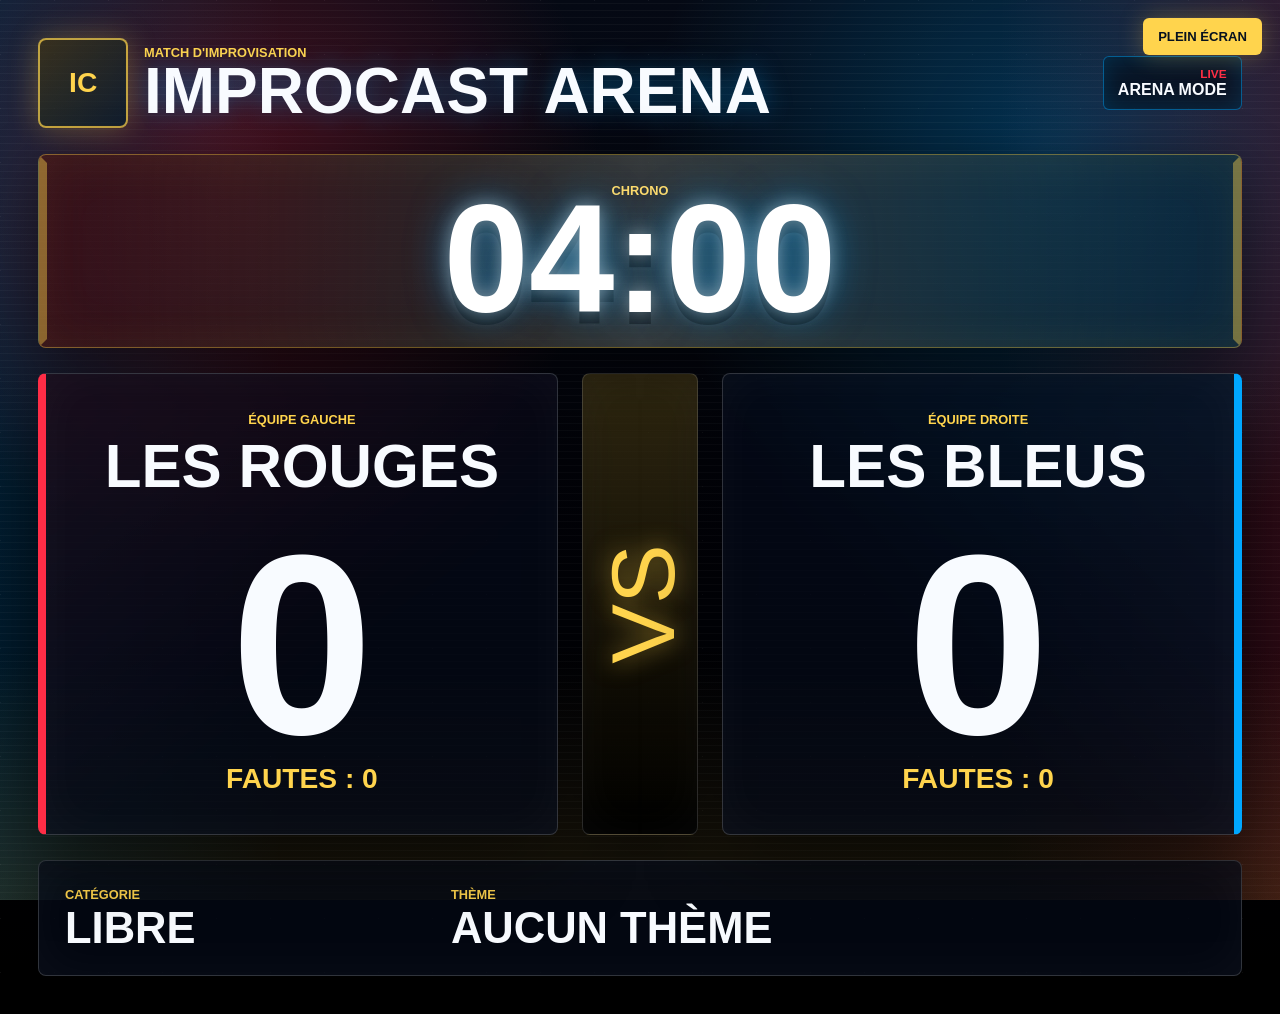
==== improcast.html @ e0f7ec18 "improcastV1" ====
<!DOCTYPE html>
<html lang="fr">
<head>
    <meta charset="UTF-8">
    <meta name="viewport" content="width=device-width, initial-scale=1.0">
    <title>ImproCast Arena - Affichage</title>
    <link rel="stylesheet" href="./asset/css/improcast.css">
</head>
<body class="display-page">
    <button id="pleinEcran" class="fullscreen-button" type="button">
        Plein &eacute;cran
    </button>

    <main class="display-shell" aria-live="polite">
        <header class="display-header">
            <div class="brand-lockup">
                <div id="logoBadge" class="logo-badge">IC</div>
                <div>
                    <p id="eventNameAff" class="eyebrow">Match d'improvisation</p>
                    <h1>ImproCast Arena</h1>
                </div>
            </div>

            <div class="arena-status">
                <span>Live</span>
                <strong>ARENA MODE</strong>
            </div>
        </header>

        <section class="timer-stage" aria-label="Chronom&egrave;tre">
            <p class="timer-label">Chrono</p>
            <p id="chronoAff" class="timer">04:00</p>
        </section>

        <section class="scoreboard" aria-label="Tableau des scores">
            <article class="team team-red">
                <p class="team-label">&Eacute;quipe gauche</p>
                <h2 id="nomRougeAff">Les Rouges</h2>
                <p class="score" id="scoreRougeAff">0</p>
                <p class="penalty" id="penaliteRougeAff">Fautes : 0</p>
            </article>

            <div class="versus-panel" aria-hidden="true">
                <span>VS</span>
            </div>

            <article class="team team-blue">
                <p class="team-label">&Eacute;quipe droite</p>
                <h2 id="nomBleuAff">Les Bleus</h2>
                <p class="score" id="scoreBleuAff">0</p>
                <p class="penalty" id="penaliteBleuAff">Fautes : 0</p>
            </article>
        </section>

        <section class="match-info" aria-label="Informations de l'improvisation">
            <div class="info-block category-block">
                <p class="info-label">Cat&eacute;gorie</p>
                <p id="categorieAff" class="info-value">Libre</p>
            </div>

            <div class="info-block theme-block">
                <p class="info-label">Th&egrave;me</p>
                <p id="themeAff" class="info-value">Aucun th&egrave;me</p>
            </div>
        </section>
    </main>

    <section id="arenaOverlay" class="arena-overlay" aria-hidden="true">
        <div class="overlay-logo" id="overlayLogo">IC</div>
        <p id="overlayKicker" class="overlay-kicker">ImproCast Arena</p>
        <h2 id="overlayTitle">ImproCast Arena</h2>
        <p id="overlayText">Match d'improvisation</p>
    </section>

    <script src="./asset/js/affichage.js"></script>
</body>
</html>
---- asset/css/improcast.css ----
:root {
    --arena-black: #03050a;
    --panel: rgba(5, 10, 22, 0.78);
    --line: rgba(255, 255, 255, 0.18);
    --gold: #ffd44d;
    --blue: #00a7ff;
    --red: #ff2d46;
    --text: #f8fbff;
}

* {
    box-sizing: border-box;
}

html {
    min-height: 100%;
    background: var(--arena-black);
}

body {
    min-height: 100vh;
    margin: 0;
    color: var(--text);
    background:
        radial-gradient(circle at 18% 18%, rgba(255, 45, 70, 0.28), transparent 28%),
        radial-gradient(circle at 82% 16%, rgba(0, 167, 255, 0.28), transparent 30%),
        linear-gradient(120deg, rgba(255, 255, 255, 0.06) 1px, transparent 1px),
        linear-gradient(180deg, #050914 0%, #010208 62%, #000 100%);
    background-size: auto, auto, 54px 54px, auto;
    font-family: Impact, Haettenschweiler, "Arial Narrow Bold", Arial, Helvetica, sans-serif;
}

body::before,
body::after {
    position: fixed;
    z-index: 0;
    pointer-events: none;
    content: "";
}

body::before {
    inset: 0;
    background:
        linear-gradient(90deg, rgba(0, 167, 255, 0.15), transparent 22%, transparent 78%, rgba(255, 45, 70, 0.16)),
        repeating-linear-gradient(0deg, rgba(255, 255, 255, 0.035) 0 1px, transparent 1px 7px);
    mix-blend-mode: screen;
}

body::after {
    inset: auto 0 0;
    height: 28vh;
    background: linear-gradient(180deg, transparent, rgba(255, 212, 77, 0.12));
}

.display-page {
    overflow: auto;
}

.fullscreen-button {
    position: fixed;
    top: 18px;
    right: 18px;
    z-index: 20;
    border: 1px solid rgba(255, 212, 77, 0.55);
    border-radius: 6px;
    padding: 10px 14px;
    color: #07111f;
    background: var(--gold);
    box-shadow: 0 0 24px rgba(255, 212, 77, 0.28);
    font: 800 0.82rem Arial, Helvetica, sans-serif;
    text-transform: uppercase;
    cursor: pointer;
}

.display-shell {
    position: relative;
    z-index: 1;
    display: grid;
    min-height: 100vh;
    grid-template-rows: auto minmax(170px, 0.42fr) minmax(330px, 1fr) auto;
    gap: clamp(14px, 2vw, 26px);
    padding: clamp(18px, 3vw, 44px);
}

.display-header {
    display: flex;
    align-items: center;
    justify-content: space-between;
    gap: 22px;
}

.brand-lockup {
    display: flex;
    align-items: center;
    gap: 16px;
}

.logo-badge,
.overlay-logo {
    display: grid;
    width: clamp(56px, 7vw, 90px);
    aspect-ratio: 1;
    place-items: center;
    border: 2px solid rgba(255, 212, 77, 0.72);
    border-radius: 8px;
    color: var(--gold);
    background:
        linear-gradient(135deg, rgba(255, 212, 77, 0.18), rgba(0, 167, 255, 0.12)),
        rgba(0, 0, 0, 0.62);
    background-position: center;
    background-size: cover;
    box-shadow: 0 0 30px rgba(255, 212, 77, 0.28);
    font-size: clamp(1.4rem, 2.2vw, 2rem);
    font-weight: 900;
}

.eyebrow,
.team-label,
.info-label,
.timer-label {
    margin: 0;
    color: var(--gold);
    font-family: Arial, Helvetica, sans-serif;
    font-size: clamp(0.76rem, 1vw, 0.96rem);
    font-weight: 900;
    letter-spacing: 0;
    text-transform: uppercase;
}

h1 {
    margin: 2px 0 0;
    font-size: clamp(2.1rem, 5vw, 5rem);
    line-height: 0.92;
    text-shadow: 0 0 26px rgba(0, 167, 255, 0.38);
    text-transform: uppercase;
}

.arena-status {
    min-width: 126px;
    border: 1px solid rgba(0, 167, 255, 0.5);
    border-radius: 6px;
    padding: 10px 14px;
    background: rgba(0, 12, 24, 0.68);
    box-shadow: inset 0 0 24px rgba(0, 167, 255, 0.18);
    text-align: right;
}

.arena-status span {
    display: block;
    color: var(--red);
    font: 900 0.74rem Arial, Helvetica, sans-serif;
    text-transform: uppercase;
}

.arena-status strong {
    font: 900 1rem Arial, Helvetica, sans-serif;
}

.timer-stage {
    position: relative;
    display: grid;
    place-items: center;
    overflow: hidden;
    border: 1px solid rgba(255, 212, 77, 0.42);
    border-radius: 8px;
    padding: clamp(14px, 2.2vw, 28px);
    background:
        linear-gradient(90deg, rgba(255, 45, 70, 0.17), transparent 35%, rgba(0, 167, 255, 0.18)),
        rgba(0, 0, 0, 0.66);
    box-shadow: 0 18px 60px rgba(0, 0, 0, 0.48), inset 0 0 54px rgba(255, 212, 77, 0.08);
}

.timer-stage::before,
.timer-stage::after {
    position: absolute;
    inset: 0;
    content: "";
}

.timer-stage::before {
    background: linear-gradient(90deg, transparent, rgba(255, 255, 255, 0.18), transparent);
    animation: lightSweep 4.2s linear infinite;
}

.timer-stage::after {
    border: 8px solid transparent;
    border-inline-color: rgba(255, 212, 77, 0.42);
}

.timer {
    position: relative;
    margin: 0;
    color: #fff;
    font-size: clamp(4rem, 12vw, 10rem);
    font-weight: 900;
    line-height: 0.8;
    text-shadow:
        0 0 18px rgba(255, 255, 255, 0.42),
        0 0 42px rgba(0, 167, 255, 0.58),
        0 12px 0 rgba(0, 0, 0, 0.4);
}

.timer.is-danger {
    color: #fff2f2;
    animation: dangerPulse 1s ease-in-out infinite;
    text-shadow: 0 0 28px rgba(255, 45, 70, 0.9), 0 0 62px rgba(255, 45, 70, 0.58);
}

.scoreboard {
    display: grid;
    grid-template-columns: minmax(0, 1fr) clamp(70px, 9vw, 130px) minmax(0, 1fr);
    align-items: stretch;
    gap: clamp(12px, 2vw, 24px);
}

.team,
.versus-panel,
.match-info {
    border: 1px solid var(--line);
    border-radius: 8px;
    background: var(--panel);
    box-shadow: 0 24px 70px rgba(0, 0, 0, 0.52), inset 0 0 50px rgba(255, 255, 255, 0.035);
}

.team {
    position: relative;
    display: flex;
    min-height: 280px;
    flex-direction: column;
    justify-content: center;
    overflow: hidden;
    padding: clamp(22px, 3vw, 42px);
    text-align: center;
}

.team::before {
    position: absolute;
    inset: 0;
    z-index: -1;
    content: "";
    transform: skewX(-12deg) scaleX(1.2);
}

.team-red {
    border-left: 8px solid var(--red);
}

.team-red::before {
    background: linear-gradient(135deg, rgba(255, 45, 70, 0.34), transparent 62%);
}

.team-blue {
    border-right: 8px solid var(--blue);
}

.team-blue::before {
    background: linear-gradient(225deg, rgba(0, 167, 255, 0.34), transparent 62%);
}

.team h2 {
    min-height: 1.7em;
    margin: 12px 0 4px;
    overflow-wrap: anywhere;
    font-size: clamp(2.2rem, 4.7vw, 5rem);
    line-height: 0.94;
    text-transform: uppercase;
}

.score {
    margin: 0;
    font-size: clamp(8rem, 20vw, 21rem);
    font-weight: 900;
    line-height: 0.78;
}

.score-pop {
    animation: scorePop 0.7s ease-out;
}

.penalty {
    margin: 18px 0 0;
    color: var(--gold);
    font-family: Arial, Helvetica, sans-serif;
    font-size: clamp(1.2rem, 2.2vw, 2.2rem);
    font-weight: 900;
    text-transform: uppercase;
}

.versus-panel {
    display: grid;
    min-width: 0;
    place-items: center;
    background:
        linear-gradient(180deg, rgba(255, 212, 77, 0.18), rgba(0, 0, 0, 0.76)),
        rgba(0, 0, 0, 0.72);
}

.versus-panel span {
    color: var(--gold);
    font-size: clamp(2.8rem, 7vw, 7rem);
    line-height: 0.85;
    text-shadow: 0 0 25px rgba(255, 212, 77, 0.54);
    transform: rotate(-90deg);
}

.match-info {
    display: grid;
    grid-template-columns: minmax(190px, 0.65fr) minmax(0, 1.35fr);
    gap: 18px;
    padding: clamp(16px, 2vw, 26px);
}

.info-block {
    min-width: 0;
}

.info-value {
    margin: 6px 0 0;
    overflow-wrap: anywhere;
    font-size: clamp(1.8rem, 3.4vw, 4.2rem);
    font-weight: 900;
    line-height: 0.95;
    text-transform: uppercase;
}

.info-swipe {
    animation: infoSwipe 0.65s ease-out;
}

.arena-overlay {
    position: fixed;
    inset: 0;
    z-index: 15;
    display: grid;
    place-items: center;
    padding: clamp(24px, 5vw, 72px);
    color: #fff;
    background:
        radial-gradient(circle at 50% 35%, rgba(255, 212, 77, 0.24), transparent 31%),
        linear-gradient(135deg, rgba(255, 45, 70, 0.88), rgba(0, 0, 0, 0.9) 46%, rgba(0, 167, 255, 0.82)),
        #000;
    opacity: 0;
    pointer-events: none;
    text-align: center;
    transform: scale(1.06);
    transition: opacity 0.35s ease, transform 0.35s ease;
}

.arena-overlay.is-visible {
    opacity: 1;
    transform: scale(1);
}

.arena-overlay > * {
    grid-column: 1;
    grid-row: 1;
}

.overlay-logo {
    align-self: start;
    justify-self: center;
}

.overlay-kicker {
    align-self: center;
    margin: 0 0 clamp(180px, 22vw, 290px);
    color: var(--gold);
    font: 900 clamp(1rem, 2vw, 2rem) Arial, Helvetica, sans-serif;
    text-transform: uppercase;
}

.arena-overlay h2 {
    margin: 0;
    max-width: min(1200px, 96vw);
    overflow-wrap: anywhere;
    font-size: clamp(4rem, 14vw, 14rem);
    line-height: 0.82;
    text-shadow: 0 0 36px rgba(255, 255, 255, 0.5), 0 0 70px rgba(255, 212, 77, 0.45);
    text-transform: uppercase;
}

.arena-overlay p:last-child {
    align-self: center;
    margin: clamp(180px, 23vw, 310px) 0 0;
    max-width: min(1100px, 92vw);
    overflow-wrap: anywhere;
    font-size: clamp(2rem, 6vw, 6.8rem);
    line-height: 0.95;
    text-transform: uppercase;
}

.overlay-timeup h2 {
    color: #fff;
    animation: dangerPulse 0.72s ease-in-out infinite;
}

.overlay-pulse h2 {
    animation: overlayHit 0.7s ease-out;
}

@keyframes scorePop {
    0% {
        color: #fff;
        filter: brightness(1.8);
        text-shadow: 0 0 60px var(--gold);
        transform: scale(1);
    }
    42% {
        transform: scale(1.14);
    }
    100% {
        transform: scale(1);
    }
}

@keyframes infoSwipe {
    0% {
        opacity: 0;
        transform: translateY(18px);
    }
    100% {
        opacity: 1;
        transform: translateY(0);
    }
}

@keyframes overlayHit {
    0% {
        letter-spacing: 0;
        transform: scale(0.88);
    }
    55% {
        transform: scale(1.06);
    }
    100% {
        transform: scale(1);
    }
}

@keyframes lightSweep {
    0% {
        transform: translateX(-120%);
    }
    100% {
        transform: translateX(120%);
    }
}

@keyframes dangerPulse {
    0%,
    100% {
        transform: scale(1);
    }
    50% {
        transform: scale(1.04);
    }
}

@media (max-width: 960px) {
    .display-page {
        overflow: auto;
    }

    .display-shell {
        grid-template-rows: auto auto auto auto;
    }

    .display-header {
        align-items: flex-start;
        flex-direction: column;
    }

    .arena-status {
        text-align: left;
    }

    .scoreboard,
    .match-info {
        grid-template-columns: 1fr;
    }

    .versus-panel {
        min-height: 88px;
    }

    .versus-panel span {
        transform: none;
    }

    .team {
        min-height: 250px;
    }
}

@media (max-width: 560px) {
    .fullscreen-button {
        position: static;
        margin: 12px 12px 0 auto;
    }

    .display-shell {
        padding: 16px 12px 24px;
    }

    .brand-lockup {
        align-items: flex-start;
    }

    .timer {
        font-size: clamp(4.8rem, 28vw, 8rem);
    }

    .score {
        font-size: clamp(7rem, 34vw, 12rem);
    }

    .arena-overlay h2 {
        font-size: clamp(3.2rem, 18vw, 7rem);
    }
}
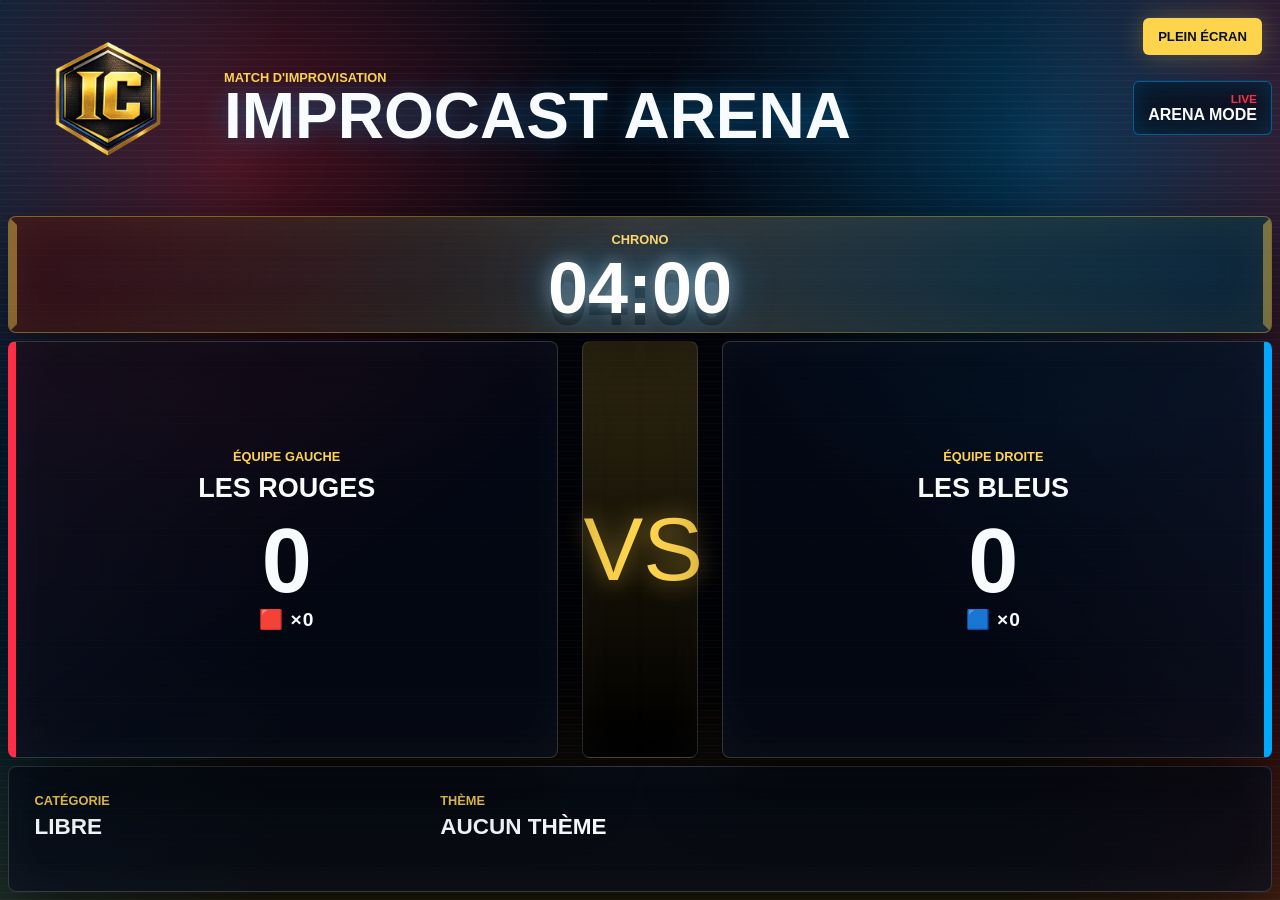
==== commit 6caee9b5: "version2" ====
--- a/improcast.html
+++ b/improcast.html
@@ -7,37 +7,43 @@
     <link rel="stylesheet" href="./asset/css/improcast.css">
 </head>
 <body class="display-page">
+
     <button id="pleinEcran" class="fullscreen-button" type="button">
-        Plein &eacute;cran
+        Plein écran
     </button>
 
     <main class="display-shell" aria-live="polite">
+
+        <!-- HEADER : brand-lockup + arena-status correctement fermés -->
         <header class="display-header">
             <div class="brand-lockup">
-                <div id="logoBadge" class="logo-badge">IC</div>
+                <img src="./asset/images/ImproCast-logo.png"
+                     alt="ImproCast Arena"
+                     class="logo-arena">
                 <div>
                     <p id="eventNameAff" class="eyebrow">Match d'improvisation</p>
                     <h1>ImproCast Arena</h1>
                 </div>
             </div>
-
             <div class="arena-status">
                 <span>Live</span>
                 <strong>ARENA MODE</strong>
             </div>
         </header>
 
-        <section class="timer-stage" aria-label="Chronom&egrave;tre">
+        <!-- CHRONO -->
+        <section class="timer-stage" aria-label="Chronomètre">
             <p class="timer-label">Chrono</p>
-            <p id="chronoAff" class="timer">04:00</p>
+            <time id="chronoAff" class="timer" datetime="PT4M">04:00</time>
         </section>
 
+        <!-- SCOREBOARD -->
         <section class="scoreboard" aria-label="Tableau des scores">
             <article class="team team-red">
-                <p class="team-label">&Eacute;quipe gauche</p>
+                <p class="team-label">Équipe gauche</p>
                 <h2 id="nomRougeAff">Les Rouges</h2>
                 <p class="score" id="scoreRougeAff">0</p>
-                <p class="penalty" id="penaliteRougeAff">Fautes : 0</p>
+                <p class="penalty" id="penaliteRougeAff">🟥 ×0</p>
             </article>
 
             <div class="versus-panel" aria-hidden="true">
@@ -45,31 +51,61 @@
             </div>
 
             <article class="team team-blue">
-                <p class="team-label">&Eacute;quipe droite</p>
+                <p class="team-label">Équipe droite</p>
                 <h2 id="nomBleuAff">Les Bleus</h2>
                 <p class="score" id="scoreBleuAff">0</p>
-                <p class="penalty" id="penaliteBleuAff">Fautes : 0</p>
+                <p class="penalty" id="penaliteBleuAff">🟦 ×0</p>
             </article>
         </section>
 
+        <!-- INFOS IMPROVISATION -->
         <section class="match-info" aria-label="Informations de l'improvisation">
             <div class="info-block category-block">
-                <p class="info-label">Cat&eacute;gorie</p>
+                <p class="info-label">Catégorie</p>
                 <p id="categorieAff" class="info-value">Libre</p>
             </div>
-
             <div class="info-block theme-block">
-                <p class="info-label">Th&egrave;me</p>
-                <p id="themeAff" class="info-value">Aucun th&egrave;me</p>
+                <p class="info-label">Thème</p>
+                <p id="themeAff" class="info-value">Aucun thème</p>
             </div>
         </section>
+
     </main>
 
-    <section id="arenaOverlay" class="arena-overlay" aria-hidden="true">
-        <div class="overlay-logo" id="overlayLogo">IC</div>
+    <!-- =============================================
+         OVERLAY UNIQUE — géré dynamiquement par JS
+         Modes : teams | intro | category | theme |
+                 timeup | penalty | whistle | endmatch
+    ============================================= -->
+    <section id="arenaOverlay" class="arena-overlay" aria-hidden="true" aria-live="assertive">
+
         <p id="overlayKicker" class="overlay-kicker">ImproCast Arena</p>
-        <h2 id="overlayTitle">ImproCast Arena</h2>
-        <p id="overlayText">Match d'improvisation</p>
+
+        <!-- Bloc équipes (présentation + intro) -->
+        <div class="teams-showcase" id="teamsShowcase">
+            <div id="teamLeft" class="team-showcase">Les Rouges</div>
+            <img id="overlayLogo"
+                 class="overlay-logo"
+                 src="./asset/images/improcast_arena_logo_officiel-removebg.png"
+                 alt="ImproCast Arena">
+            <div id="teamRight" class="team-showcase">Les Bleus</div>
+        </div>
+
+        <!-- Bloc titre / texte (catégorie, thème, time-up, pénalité, sifflet) -->
+        <h2 id="overlayTitle"></h2>
+        <p id="overlayText"></p>
+
+        <!-- =============================================
+             OVERLAY FIN DE MATCH (P1)
+             Bloc dédié — activé par classe overlay-endmatch
+        ============================================= -->
+        <div id="endmatchBlock" class="endmatch-block" style="display:none;">
+            <div class="endmatch-trophy">🏆</div>
+            <p class="endmatch-label">MATCH TERMINÉ</p>
+            <p class="endmatch-winner" id="endmatchWinner">LES ROUGES</p>
+            <div class="endmatch-scores" id="endmatchScores">0 – 0</div>
+        </div>
+
     </section>
 
     <script src="./asset/js/affichage.js"></script>
--- a/asset/css/improcast.css
+++ b/asset/css/improcast.css
@@ -1,3 +1,8 @@
+/* ============================================================
+   improcast.css — ImproCast Arena — Affichage public
+   P1 : overlay fin de match, sifflet, corrections
+============================================================ */
+
 :root {
     --arena-black: #03050a;
     --panel: rgba(5, 10, 22, 0.78);
@@ -12,13 +17,15 @@
     box-sizing: border-box;
 }
 
-html {
+html,
+body {
+    width: 100%;
+    height: 100%;
     min-height: 100%;
-    background: var(--arena-black);
+    overflow: hidden;
 }
 
 body {
-    min-height: 100vh;
     margin: 0;
     color: var(--text);
     background:
@@ -53,9 +60,12 @@
 }
 
 .display-page {
-    overflow: auto;
-}
-
+    overflow: hidden;
+}
+
+/* ============================================================
+   BOUTON PLEIN ÉCRAN
+============================================================ */
 .fullscreen-button {
     position: fixed;
     top: 18px;
@@ -72,16 +82,23 @@
     cursor: pointer;
 }
 
+/* ============================================================
+   SHELL PRINCIPAL
+============================================================ */
 .display-shell {
     position: relative;
     z-index: 1;
     display: grid;
-    min-height: 100vh;
-    grid-template-rows: auto minmax(170px, 0.42fr) minmax(330px, 1fr) auto;
-    gap: clamp(14px, 2vw, 26px);
-    padding: clamp(18px, 3vw, 44px);
-}
-
+    height: 100vh;
+    box-sizing: border-box;
+    grid-template-rows: auto 13vh 1fr 14vh;
+    gap: 8px;
+    padding: 8px;
+}
+
+/* ============================================================
+   HEADER — bug fermeture div corrigé
+============================================================ */
 .display-header {
     display: flex;
     align-items: center;
@@ -95,23 +112,10 @@
     gap: 16px;
 }
 
-.logo-badge,
-.overlay-logo {
-    display: grid;
-    width: clamp(56px, 7vw, 90px);
-    aspect-ratio: 1;
-    place-items: center;
-    border: 2px solid rgba(255, 212, 77, 0.72);
-    border-radius: 8px;
-    color: var(--gold);
-    background:
-        linear-gradient(135deg, rgba(255, 212, 77, 0.18), rgba(0, 167, 255, 0.12)),
-        rgba(0, 0, 0, 0.62);
-    background-position: center;
-    background-size: cover;
-    box-shadow: 0 0 30px rgba(255, 212, 77, 0.28);
-    font-size: clamp(1.4rem, 2.2vw, 2rem);
-    font-weight: 900;
+.logo-arena {
+    width: 200px;
+    height: auto;
+    object-fit: contain;
 }
 
 .eyebrow,
@@ -156,6 +160,9 @@
     font: 900 1rem Arial, Helvetica, sans-serif;
 }
 
+/* ============================================================
+   CHRONO
+============================================================ */
 .timer-stage {
     position: relative;
     display: grid;
@@ -163,7 +170,7 @@
     overflow: hidden;
     border: 1px solid rgba(255, 212, 77, 0.42);
     border-radius: 8px;
-    padding: clamp(14px, 2.2vw, 28px);
+    padding: 8px;
     background:
         linear-gradient(90deg, rgba(255, 45, 70, 0.17), transparent 35%, rgba(0, 167, 255, 0.18)),
         rgba(0, 0, 0, 0.66);
@@ -191,7 +198,7 @@
     position: relative;
     margin: 0;
     color: #fff;
-    font-size: clamp(4rem, 12vw, 10rem);
+    font-size: clamp(3rem, 8vh, 7rem);
     font-weight: 900;
     line-height: 0.8;
     text-shadow:
@@ -206,6 +213,9 @@
     text-shadow: 0 0 28px rgba(255, 45, 70, 0.9), 0 0 62px rgba(255, 45, 70, 0.58);
 }
 
+/* ============================================================
+   SCOREBOARD
+============================================================ */
 .scoreboard {
     display: grid;
     grid-template-columns: minmax(0, 1fr) clamp(70px, 9vw, 130px) minmax(0, 1fr);
@@ -225,7 +235,7 @@
 .team {
     position: relative;
     display: flex;
-    min-height: 280px;
+    min-height: 0;
     flex-direction: column;
     justify-content: center;
     overflow: hidden;
@@ -241,34 +251,24 @@
     transform: skewX(-12deg) scaleX(1.2);
 }
 
-.team-red {
-    border-left: 8px solid var(--red);
-}
-
-.team-red::before {
-    background: linear-gradient(135deg, rgba(255, 45, 70, 0.34), transparent 62%);
-}
-
-.team-blue {
-    border-right: 8px solid var(--blue);
-}
-
-.team-blue::before {
-    background: linear-gradient(225deg, rgba(0, 167, 255, 0.34), transparent 62%);
-}
+.team-red { border-left: 8px solid var(--red); }
+.team-red::before { background: linear-gradient(135deg, rgba(255, 45, 70, 0.34), transparent 62%); }
+
+.team-blue { border-right: 8px solid var(--blue); }
+.team-blue::before { background: linear-gradient(225deg, rgba(0, 167, 255, 0.34), transparent 62%); }
 
 .team h2 {
     min-height: 1.7em;
     margin: 12px 0 4px;
     overflow-wrap: anywhere;
-    font-size: clamp(2.2rem, 4.7vw, 5rem);
+    font-size: clamp(1.5rem, 3vh, 3rem);
     line-height: 0.94;
     text-transform: uppercase;
 }
 
 .score {
     margin: 0;
-    font-size: clamp(8rem, 20vw, 21rem);
+    font-size: clamp(3rem, 10vh, 8rem);
     font-weight: 900;
     line-height: 0.78;
 }
@@ -278,11 +278,10 @@
 }
 
 .penalty {
-    margin: 18px 0 0;
-    color: var(--gold);
-    font-family: Arial, Helvetica, sans-serif;
-    font-size: clamp(1.2rem, 2.2vw, 2.2rem);
-    font-weight: 900;
+    margin-top: 12px;
+    font-size: 1.2rem;
+    font-weight: 800;
+    letter-spacing: 1px;
     text-transform: uppercase;
 }
 
@@ -300,9 +299,11 @@
     font-size: clamp(2.8rem, 7vw, 7rem);
     line-height: 0.85;
     text-shadow: 0 0 25px rgba(255, 212, 77, 0.54);
-    transform: rotate(-90deg);
-}
-
+}
+
+/* ============================================================
+   MATCH INFO
+============================================================ */
 .match-info {
     display: grid;
     grid-template-columns: minmax(190px, 0.65fr) minmax(0, 1.35fr);
@@ -311,15 +312,15 @@
 }
 
 .info-block {
-    min-width: 0;
+    min-height: 90px;
 }
 
 .info-value {
     margin: 6px 0 0;
     overflow-wrap: anywhere;
-    font-size: clamp(1.8rem, 3.4vw, 4.2rem);
-    font-weight: 900;
-    line-height: 0.95;
+    font-size: clamp(1.2rem, 2.5vh, 2.8rem);
+    font-weight: 900;
+    line-height: 1.15;
     text-transform: uppercase;
 }
 
@@ -327,6 +328,9 @@
     animation: infoSwipe 0.65s ease-out;
 }
 
+/* ============================================================
+   OVERLAY — base
+============================================================ */
 .arena-overlay {
     position: fixed;
     inset: 0;
@@ -349,6 +353,7 @@
 .arena-overlay.is-visible {
     opacity: 1;
     transform: scale(1);
+    pointer-events: auto;
 }
 
 .arena-overlay > * {
@@ -356,17 +361,27 @@
     grid-row: 1;
 }
 
+/* ============================================================
+   OVERLAY — éléments internes
+============================================================ */
 .overlay-logo {
     align-self: start;
     justify-self: center;
+    width: 220px;
+    height: auto;
+    margin-bottom: 30px;
 }
 
 .overlay-kicker {
     align-self: center;
-    margin: 0 0 clamp(180px, 22vw, 290px);
+    margin: -80px 0 clamp(120px, 15vw, 180px);
     color: var(--gold);
-    font: 900 clamp(1rem, 2vw, 2rem) Arial, Helvetica, sans-serif;
-    text-transform: uppercase;
+    font: 900 clamp(2rem, 4vw, 4rem) Arial, Helvetica, sans-serif;
+    text-transform: uppercase;
+    letter-spacing: 3px;
+    text-shadow:
+        0 0 10px rgba(255, 212, 77, 0.5),
+        0 0 30px rgba(255, 212, 77, 0.3);
 }
 
 .arena-overlay h2 {
@@ -389,77 +404,242 @@
     text-transform: uppercase;
 }
 
+/* ============================================================
+   OVERLAY INTRO
+============================================================ */
+.overlay-intro .overlay-logo {
+    width: 700px !important;
+    max-width: 90vw;
+    animation: arenaExplosion 1.2s ease-out;
+}
+
+.overlay-logo {
+    animation: arenaLogo 2s ease-in-out infinite alternate;
+}
+
+/* ============================================================
+   TEAMS SHOWCASE
+============================================================ */
+.teams-showcase {
+    display: flex;
+    align-items: center;
+    justify-content: center;
+    gap: 60px;
+    margin-top: 50px;
+}
+
+.team-showcase {
+    font-size: clamp(2rem, 4vw, 4rem);
+    font-weight: 900;
+    text-transform: uppercase;
+}
+
+#teamLeft  { color: var(--red); }
+#teamRight { color: var(--blue); }
+
+/* ============================================================
+   OVERLAY PÉNALITÉ
+============================================================ */
+.overlay-penalty {
+    background:
+        radial-gradient(circle, rgba(180, 0, 0, 0.95) 0%, rgba(90, 0, 0, 0.98) 60%, rgba(30, 0, 0, 1) 100%);
+}
+
+.overlay-penalty #overlayTitle {
+    font-size: clamp(4rem, 8vw, 8rem);
+    color: #ff4040;
+    text-shadow: 0 0 20px rgba(255, 0, 0, 0.8), 0 0 50px rgba(255, 0, 0, 0.6);
+    animation: cartonImpact 0.4s ease-out, cartonShake 0.5s ease-in-out;
+}
+
+.overlay-penalty #overlayText {
+    font-size: clamp(2rem, 4vw, 4rem);
+    font-weight: 900;
+    text-transform: uppercase;
+    animation: fadeUp 0.5s ease-out;
+}
+
+.overlay-penalty #overlayKicker {
+    font-size: clamp(1.5rem, 2vw, 2rem);
+    color: #ffffff;
+}
+
+/* ============================================================
+   OVERLAY TIME UP
+============================================================ */
 .overlay-timeup h2 {
     color: #fff;
     animation: dangerPulse 0.72s ease-in-out infinite;
 }
 
-.overlay-pulse h2 {
-    animation: overlayHit 0.7s ease-out;
+/* ============================================================
+   OVERLAY SIFFLET / ARRÊT DE JEU — P1
+============================================================ */
+.overlay-whistle {
+    background:
+        radial-gradient(circle at 50% 40%, rgba(255, 212, 77, 0.35), transparent 45%),
+        linear-gradient(135deg, rgba(5, 20, 40, 0.96), rgba(0, 0, 0, 0.98));
+}
+
+.overlay-whistle #overlayTitle {
+    font-size: clamp(5rem, 12vw, 12rem);
+    color: var(--gold);
+    text-shadow:
+        0 0 30px rgba(255, 212, 77, 0.8),
+        0 0 70px rgba(255, 212, 77, 0.4);
+    animation: whistleImpact 0.5s ease-out;
+    letter-spacing: 4px;
+}
+
+.overlay-whistle #overlayKicker {
+    color: rgba(255, 255, 255, 0.7);
+}
+
+/* ============================================================
+   OVERLAY FIN DE MATCH — P1
+============================================================ */
+.overlay-endmatch {
+    background:
+        radial-gradient(circle at 50% 30%, rgba(255, 212, 77, 0.45), transparent 50%),
+        linear-gradient(135deg, rgba(10, 10, 30, 0.97), rgba(5, 5, 15, 0.99));
+}
+
+/* Bloc central fin de match */
+.endmatch-block {
+    display: flex;
+    flex-direction: column;
+    align-items: center;
+    justify-content: center;
+    gap: 16px;
+    animation: endmatchEntrance 0.8s cubic-bezier(0.175, 0.885, 0.32, 1.275);
+}
+
+.endmatch-trophy {
+    font-size: clamp(5rem, 12vw, 10rem);
+    animation: trophyFloat 2.4s ease-in-out infinite alternate;
+    filter: drop-shadow(0 0 40px rgba(255, 212, 77, 0.7));
+}
+
+.endmatch-label {
+    font-size: clamp(1.5rem, 3vw, 3rem) !important;
+    font-weight: 900;
+    color: var(--gold) !important;
+    letter-spacing: 6px;
+    text-transform: uppercase;
+    text-shadow: 0 0 20px rgba(255, 212, 77, 0.5);
+    margin: 0 !important;
+}
+
+.endmatch-winner {
+    font-size: clamp(3rem, 8vw, 9rem) !important;
+    font-weight: 900;
+    line-height: 0.9 !important;
+    text-transform: uppercase;
+    text-shadow: 0 0 40px rgba(255, 255, 255, 0.5), 0 0 80px rgba(255, 212, 77, 0.4);
+    margin: 0 !important;
+    animation: winnerPulse 1.4s ease-in-out infinite alternate;
+}
+
+.endmatch-scores {
+    font-size: clamp(2rem, 5vw, 5rem) !important;
+    color: rgba(255, 255, 255, 0.6) !important;
+    font-weight: 900;
+    letter-spacing: 8px;
+    margin: 0 !important;
+}
+
+/* Couleurs vainqueur */
+.winner-rouge .endmatch-winner { color: var(--red); }
+.winner-bleu  .endmatch-winner { color: var(--blue); }
+.winner-egalite .endmatch-winner { color: var(--gold); }
+
+/* ============================================================
+   ANIMATIONS — sans doublons
+============================================================ */
+@keyframes arenaLogo {
+    from { transform: scale(1); }
+    to   { transform: scale(1.08); }
+}
+
+@keyframes arenaExplosion {
+    0%   { transform: scale(0); opacity: 0; filter: blur(25px); }
+    60%  { transform: scale(1.25); opacity: 1; filter: blur(0); }
+    100% { transform: scale(1); opacity: 1; }
 }
 
 @keyframes scorePop {
-    0% {
-        color: #fff;
-        filter: brightness(1.8);
-        text-shadow: 0 0 60px var(--gold);
-        transform: scale(1);
-    }
-    42% {
-        transform: scale(1.14);
-    }
-    100% {
-        transform: scale(1);
-    }
+    0%   { color: #fff; filter: brightness(1.8); text-shadow: 0 0 60px var(--gold); transform: scale(1); }
+    42%  { transform: scale(1.14); }
+    100% { transform: scale(1); }
 }
 
 @keyframes infoSwipe {
-    0% {
-        opacity: 0;
-        transform: translateY(18px);
-    }
-    100% {
-        opacity: 1;
-        transform: translateY(0);
-    }
+    0%   { opacity: 0; transform: translateY(18px); }
+    100% { opacity: 1; transform: translateY(0); }
 }
 
 @keyframes overlayHit {
-    0% {
-        letter-spacing: 0;
-        transform: scale(0.88);
-    }
-    55% {
-        transform: scale(1.06);
-    }
-    100% {
-        transform: scale(1);
-    }
+    0%   { letter-spacing: 0; transform: scale(0.88); }
+    55%  { transform: scale(1.06); }
+    100% { transform: scale(1); }
 }
 
 @keyframes lightSweep {
-    0% {
-        transform: translateX(-120%);
-    }
-    100% {
-        transform: translateX(120%);
-    }
+    0%   { transform: translateX(-120%); }
+    100% { transform: translateX(120%); }
 }
 
 @keyframes dangerPulse {
-    0%,
-    100% {
-        transform: scale(1);
-    }
-    50% {
-        transform: scale(1.04);
-    }
-}
-
+    0%, 100% { transform: scale(1); }
+    50%       { transform: scale(1.04); }
+}
+
+@keyframes cartonImpact {
+    0%   { transform: scale(0.2); opacity: 0; }
+    70%  { transform: scale(1.15); }
+    100% { transform: scale(1); opacity: 1; }
+}
+
+@keyframes cartonShake {
+    0%, 100% { transform: translateX(0); }
+    20%       { transform: translateX(-12px); }
+    40%       { transform: translateX(12px); }
+    60%       { transform: translateX(-8px); }
+    80%       { transform: translateX(8px); }
+}
+
+@keyframes fadeUp {
+    from { opacity: 0; transform: translateY(40px); }
+    to   { opacity: 1; transform: translateY(0); }
+}
+
+@keyframes whistleImpact {
+    0%   { transform: scale(0.3) rotate(-8deg); opacity: 0; }
+    60%  { transform: scale(1.12) rotate(2deg); opacity: 1; }
+    100% { transform: scale(1) rotate(0); }
+}
+
+@keyframes endmatchEntrance {
+    0%   { transform: scale(0.5) translateY(60px); opacity: 0; }
+    70%  { transform: scale(1.05) translateY(-8px); opacity: 1; }
+    100% { transform: scale(1) translateY(0); opacity: 1; }
+}
+
+@keyframes trophyFloat {
+    from { transform: translateY(0); }
+    to   { transform: translateY(-14px); }
+}
+
+@keyframes winnerPulse {
+    from { text-shadow: 0 0 40px rgba(255, 255, 255, 0.5), 0 0 80px rgba(255, 212, 77, 0.4); }
+    to   { text-shadow: 0 0 60px rgba(255, 255, 255, 0.7), 0 0 120px rgba(255, 212, 77, 0.6); }
+}
+
+/* ============================================================
+   RESPONSIVE
+============================================================ */
 @media (max-width: 960px) {
-    .display-page {
-        overflow: auto;
-    }
+    .display-page { overflow: auto; }
 
     .display-shell {
         grid-template-rows: auto auto auto auto;
@@ -470,26 +650,15 @@
         flex-direction: column;
     }
 
-    .arena-status {
-        text-align: left;
-    }
+    .arena-status { text-align: left; }
 
     .scoreboard,
     .match-info {
         grid-template-columns: 1fr;
     }
 
-    .versus-panel {
-        min-height: 88px;
-    }
-
-    .versus-panel span {
-        transform: none;
-    }
-
-    .team {
-        min-height: 250px;
-    }
+    .versus-panel { min-height: 88px; }
+    .team { min-height: 250px; }
 }
 
 @media (max-width: 560px) {
@@ -498,23 +667,15 @@
         margin: 12px 12px 0 auto;
     }
 
-    .display-shell {
-        padding: 16px 12px 24px;
-    }
-
-    .brand-lockup {
-        align-items: flex-start;
-    }
-
-    .timer {
-        font-size: clamp(4.8rem, 28vw, 8rem);
-    }
-
-    .score {
-        font-size: clamp(7rem, 34vw, 12rem);
-    }
-
-    .arena-overlay h2 {
-        font-size: clamp(3.2rem, 18vw, 7rem);
-    }
-}
+    .display-shell { padding: 16px 12px 24px; }
+
+    .brand-lockup { align-items: flex-start; }
+
+    .timer { font-size: clamp(3rem, 8vw, 8rem); }
+
+    .score { font-size: clamp(7rem, 34vw, 12rem); }
+
+    .arena-overlay h2 { font-size: clamp(3.2rem, 18vw, 7rem); }
+
+    .teams-showcase { flex-direction: column; gap: 24px; }
+}
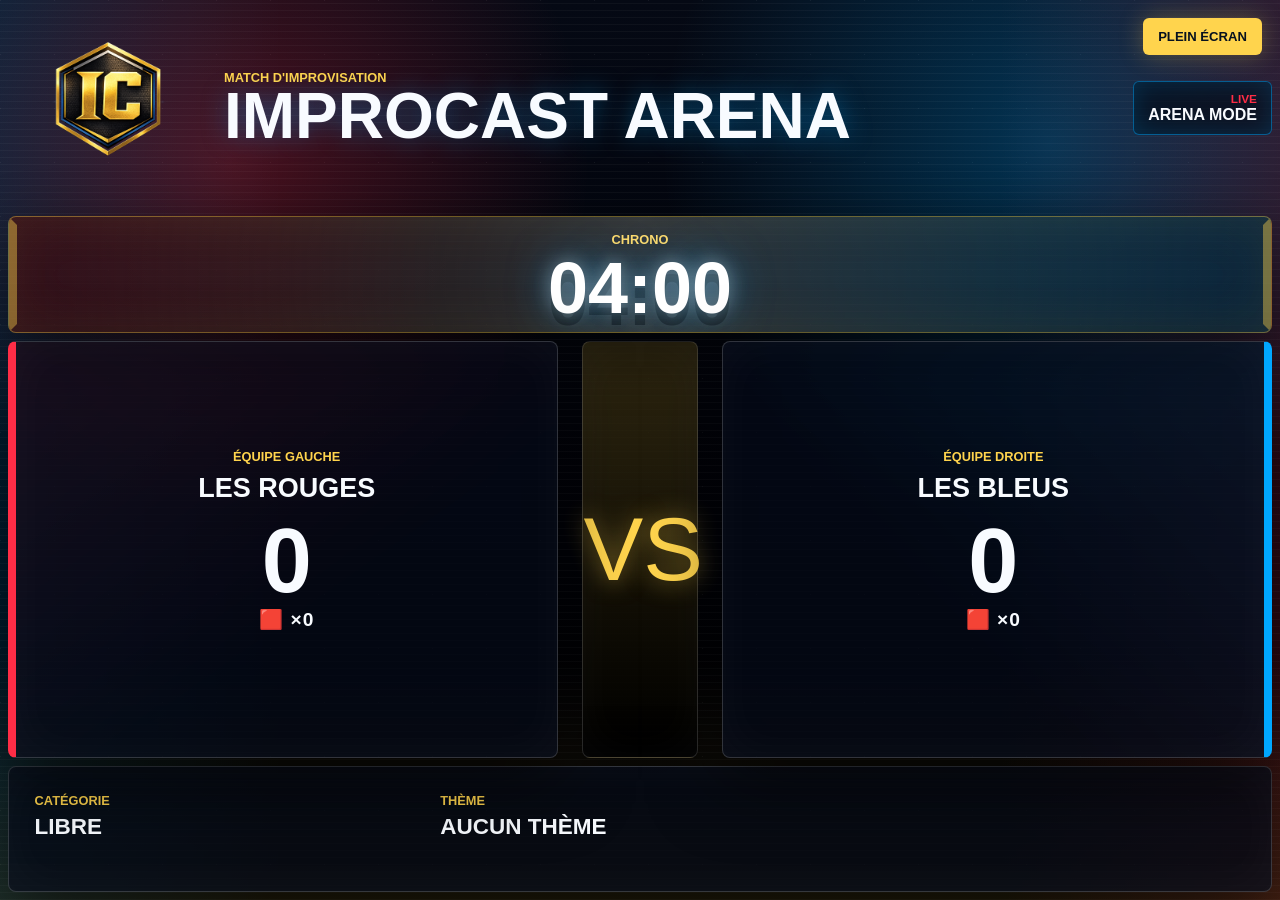
==== commit 8b73a344: "v2.1 Stable - Arena Themes et corrections overlay" ====
--- a/improcast.html
+++ b/improcast.html
@@ -110,4 +110,4 @@
 
     <script src="./asset/js/affichage.js"></script>
 </body>
-</html>
+</html>
--- a/asset/css/improcast.css
+++ b/asset/css/improcast.css
@@ -396,11 +396,11 @@
 
 .arena-overlay p:last-child {
     align-self: center;
-    margin: clamp(180px, 23vw, 310px) 0 0;
+    margin: clamp(80px, 10vw, 120px) 0 0;
     max-width: min(1100px, 92vw);
     overflow-wrap: anywhere;
-    font-size: clamp(2rem, 6vw, 6.8rem);
-    line-height: 0.95;
+    font-size: clamp(2rem, 5vw, 5rem);
+    line-height: 1.1;
     text-transform: uppercase;
 }
 
@@ -679,3 +679,61 @@
 
     .teams-showcase { flex-direction: column; gap: 24px; }
 }
+/* =====================================
+   THEMES ARENA
+===================================== */
+
+body.theme-hockey {
+    background:
+    radial-gradient(circle at center,
+    rgba(0,180,255,.20),
+    transparent 60%),
+    #00131d;
+}
+
+body.theme-football {
+    background:
+    radial-gradient(circle at center,
+    rgba(0,255,120,.18),
+    transparent 60%),
+    #03140a;
+}
+
+body.theme-neon {
+    background:
+    radial-gradient(circle at center,
+    rgba(255,0,255,.25),
+    transparent 60%),
+    #080012;
+}
+
+body.theme-future {
+    background:
+    radial-gradient(circle at center,
+    rgba(0,255,255,.25),
+    transparent 60%),
+    #020d14;
+}
+#overlayTitle{
+    margin-bottom:40px;
+}
+
+#overlayText{
+    margin-top:0 !important;
+    font-size:clamp(2rem,5vw,5rem);
+    line-height:1.1;
+}
+#overlayTitle{
+    z-index:10;
+}
+
+#overlayText{
+    position:absolute;
+    bottom:15%;
+    left:50%;
+    transform:translateX(-50%);
+    width:90%;
+    text-align:center;
+    color:white;
+    z-index:20;
+}
